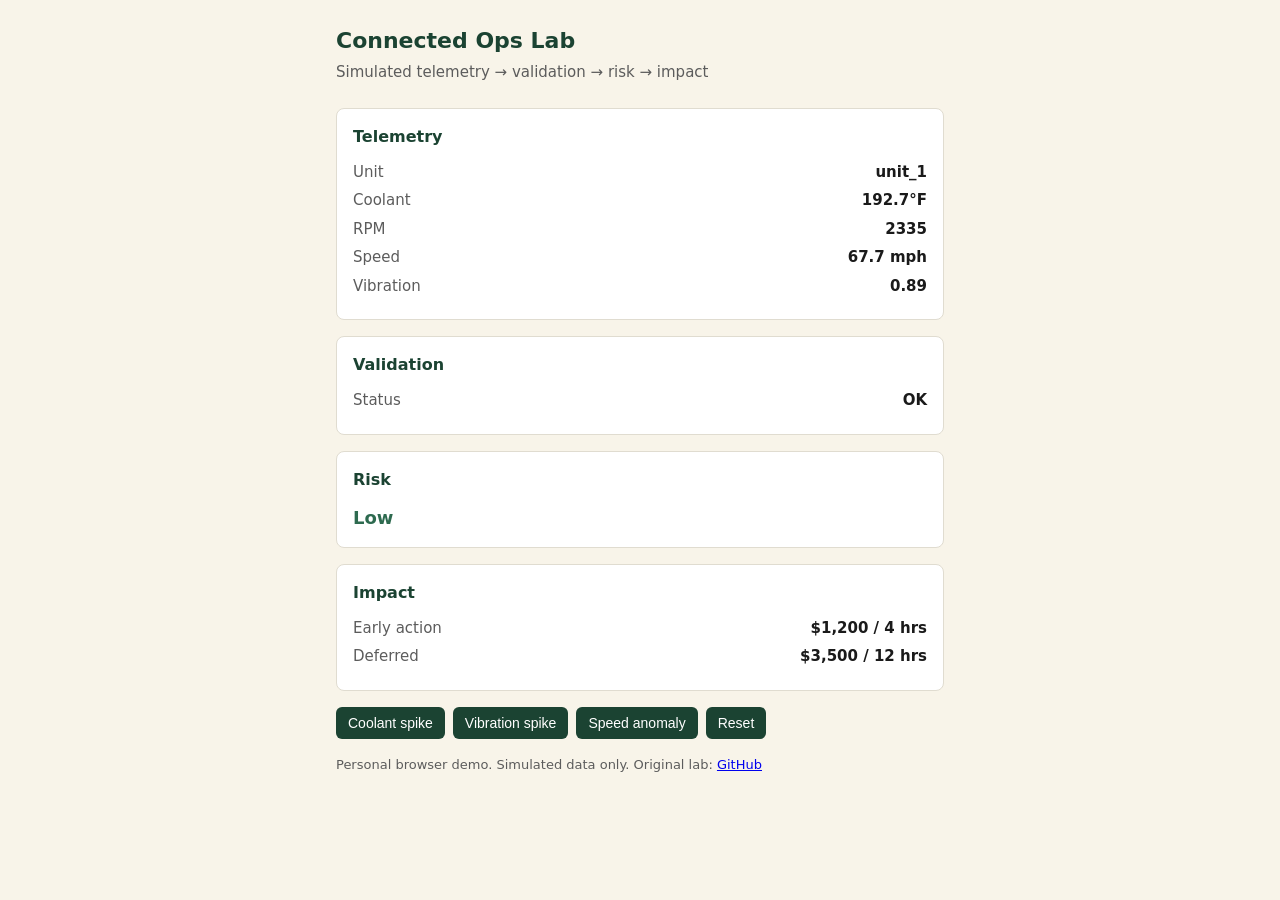
==== lab.html @ 20ea2c2c "Add initial lab.html for Connected Ops Lab" ====
<!DOCTYPE html>
<html lang="en">
<head>
<meta charset="UTF-8">
<meta name="viewport" content="width=device-width, initial-scale=1">
<title>Connected Ops Lab</title>
<style>
  :root {
    --green: #1B4332;
    --cream: #F8F4E9;
    --text: #1a1a1a;
    --muted: #5c5c5c;
    --border: #e0dcd0;
  }
  * { box-sizing: border-box; }
  body {
    margin: 0;
    font-family: system-ui, -apple-system, sans-serif;
    background: var(--cream);
    color: var(--text);
    line-height: 1.5;
  }
  .wrap { max-width: 640px; margin: 0 auto; padding: 24px 16px 48px; }
  h1 { font-size: 22px; margin: 0 0 4px; color: var(--green); }
  .sub { color: var(--muted); margin: 0 0 24px; font-size: 15px; }
  .card {
    background: white;
    border: 1px solid var(--border);
    border-radius: 8px;
    padding: 16px;
    margin-bottom: 16px;
  }
  .card h2 { font-size: 16px; margin: 0 0 12px; color: var(--green); }
  .row { display: flex; justify-content: space-between; margin: 6px 0; font-size: 15px; }
  .label { color: var(--muted); }
  .value { font-weight: 600; }
  .risk { font-size: 18px; font-weight: 700; }
  .risk.low { color: #2d6a4f; }
  .risk.med { color: #b08900; }
  .risk.high { color: #9b2226; }
  .buttons { display: flex; flex-wrap: wrap; gap: 8px; margin-top: 12px; }
  button {
    background: var(--green);
    color: white;
    border: none;
    border-radius: 6px;
    padding: 8px 12px;
    font-size: 14px;
    cursor: pointer;
  }
  button:active { opacity: 0.85; }
  .note { font-size: 13px; color: var(--muted); margin-top: 16px; }
</style>
</head>
<body>
<div class="wrap">
  <h1>Connected Ops Lab</h1>
  <p class="sub">Simulated telemetry → validation → risk → impact</p>

  <div class="card">
    <h2>Telemetry</h2>
    <div class="row"><span class="label">Unit</span><span class="value" id="unit">unit_1</span></div>
    <div class="row"><span class="label">Coolant</span><span class="value" id="coolant">—</span></div>
    <div class="row"><span class="label">RPM</span><span class="value" id="rpm">—</span></div>
    <div class="row"><span class="label">Speed</span><span class="value" id="speed">—</span></div>
    <div class="row"><span class="label">Vibration</span><span class="value" id="vib">—</span></div>
  </div>

  <div class="card">
    <h2>Validation</h2>
    <div class="row"><span class="label">Status</span><span class="value" id="validation">—</span></div>
  </div>

  <div class="card">
    <h2>Risk</h2>
    <div class="risk" id="risk">—</div>
  </div>

  <div class="card">
    <h2>Impact</h2>
    <div class="row"><span class="label">Early action</span><span class="value" id="early">—</span></div>
    <div class="row"><span class="label">Deferred</span><span class="value" id="deferred">—</span></div>
  </div>

  <div class="buttons">
    <button onclick="anomaly('coolant')">Coolant spike</button>
    <button onclick="anomaly('vib')">Vibration spike</button>
    <button onclick="anomaly('speed')">Speed anomaly</button>
    <button onclick="reset()">Reset</button>
  </div>

  <p class="note">Personal browser demo. Simulated data only. Original lab: <a href="https://github.com/sjr9d2cxnp-beep/connected-ops-lab">GitHub</a></p>
</div>

<script>
let state = { coolant: 192, rpm: 2350, speed: 68, vib: 0.9, anomaly: null };

function update() {
  if (!state.anomaly) {
    state.coolant += (Math.random() - 0.5) * 1.5;
    state.rpm += (Math.random() - 0.5) * 40;
    state.speed += (Math.random() - 0.5) * 0.8;
    state.vib += (Math.random() - 0.5) * 0.08;
    state.coolant = Math.max(185, Math.min(205, state.coolant));
    state.rpm = Math.max(2000, Math.min(2700, state.rpm));
    state.speed = Math.max(60, Math.min(75, state.speed));
    state.vib = Math.max(0.4, Math.min(1.6, state.vib));
  }

  document.getElementById('coolant').textContent = state.coolant.toFixed(1) + '°F';
  document.getElementById('rpm').textContent = Math.round(state.rpm);
  document.getElementById('speed').textContent = state.speed.toFixed(1) + ' mph';
  document.getElementById('vib').textContent = state.vib.toFixed(2);

  let valid = 'OK';
  if (state.coolant > 220 || state.vib > 2.5 || state.speed > 80) valid = 'Out of range';
  document.getElementById('validation').textContent = valid;

  let risk = 'Low';
  let riskClass = 'low';
  if (state.coolant > 210 || state.vib > 2.0 || state.speed > 78) { risk = 'Medium'; riskClass = 'med'; }
  if (state.coolant > 225 || state.vib > 2.6 || state.speed > 82) { risk = 'High'; riskClass = 'high'; }
  const riskEl = document.getElementById('risk');
  riskEl.textContent = risk;
  riskEl.className = 'risk ' + riskClass;

  let early = '$1,200 / 4 hrs';
  let deferred = '$3,500 / 12 hrs';
  if (state.anomaly === 'vib') { early = '$900 / 3 hrs'; deferred = '$2,800 / 10 hrs'; }
  if (state.anomaly === 'speed') { early = '$150 / 0.5 hrs'; deferred = '$1,500 / 4 hrs'; }
  document.getElementById('early').textContent = early;
  document.getElementById('deferred').textContent = deferred;
}

function anomaly(type) {
  state.anomaly = type;
  if (type === 'coolant') state.coolant = 235;
  if (type === 'vib') state.vib = 3.1;
  if (type === 'speed') state.speed = 84;
  update();
  setTimeout(() => { state.anomaly = null; }, 8000);
}

function reset() {
  state = { coolant: 192, rpm: 2350, speed: 68, vib: 0.9, anomaly: null };
  update();
}

setInterval(update, 1500);
update();
</script>
</body>
</html>
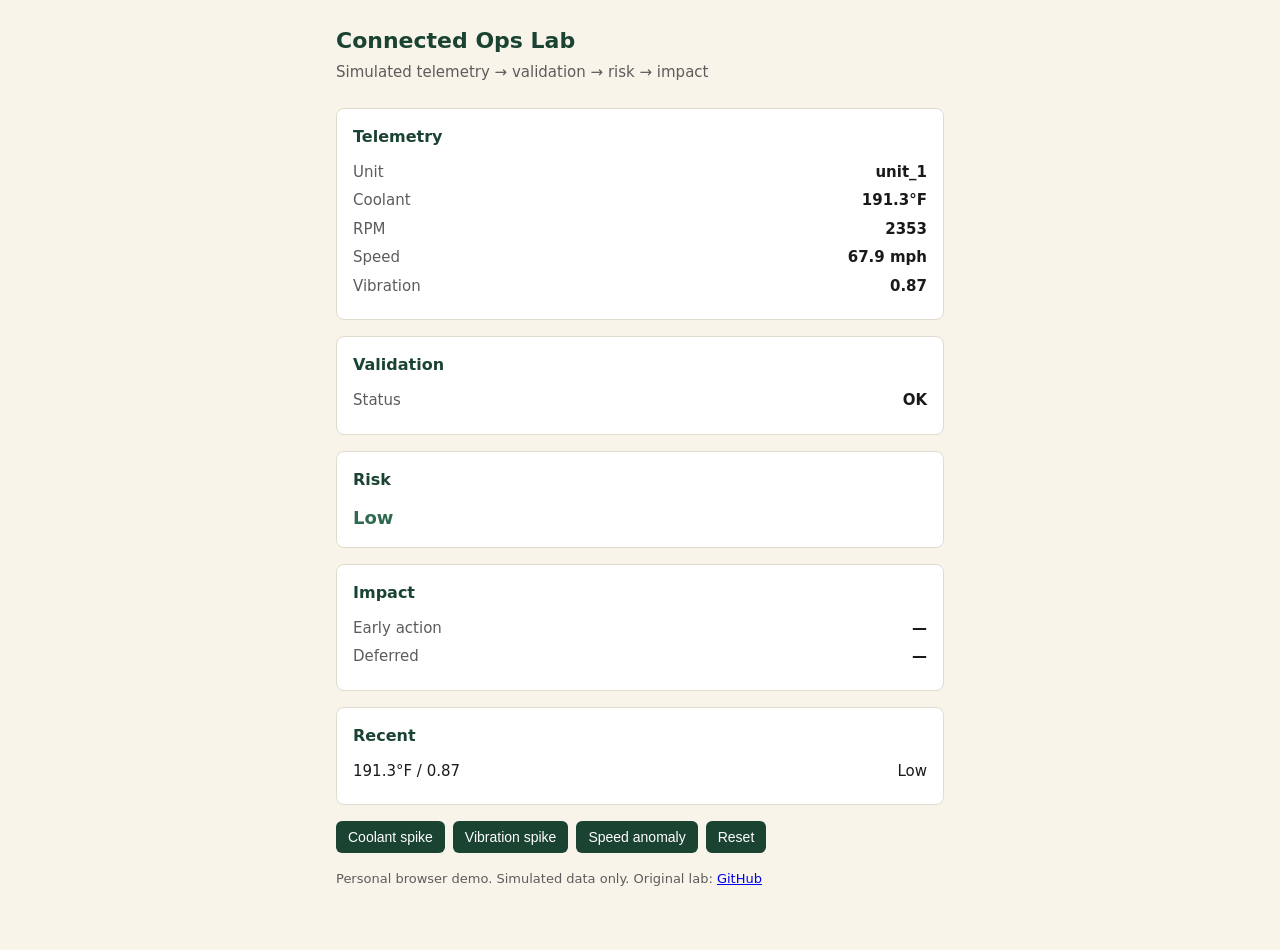
==== commit de08f17d: "Enhance lab.html with history tracking and risk updates Added a card for recent history and updated " ====
--- a/lab.html
+++ b/lab.html
@@ -82,6 +82,11 @@
     <div class="row"><span class="label">Deferred</span><span class="value" id="deferred">—</span></div>
   </div>
 
+  <div class="card">
+    <h2>Recent</h2>
+    <div id="history"></div>
+  </div>
+
   <div class="buttons">
     <button onclick="anomaly('coolant')">Coolant spike</button>
     <button onclick="anomaly('vib')">Vibration spike</button>
@@ -94,6 +99,13 @@
 
 <script>
 let state = { coolant: 192, rpm: 2350, speed: 68, vib: 0.9, anomaly: null };
+let history = [];
+
+function getRisk() {
+  if (state.coolant > 225 || state.vib > 2.6 || state.speed > 82) return { label: 'High', cls: 'high' };
+  if (state.coolant > 210 || state.vib > 2.0 || state.speed > 78) return { label: 'Medium', cls: 'med' };
+  return { label: 'Low', cls: 'low' };
+}
 
 function update() {
   if (!state.anomaly) {
@@ -107,6 +119,13 @@
     state.vib = Math.max(0.4, Math.min(1.6, state.vib));
   }
 
+  history.push({
+    coolant: state.coolant.toFixed(1),
+    vib: state.vib.toFixed(2),
+    risk: getRisk()
+  });
+  if (history.length > 10) history.shift();
+
   document.getElementById('coolant').textContent = state.coolant.toFixed(1) + '°F';
   document.getElementById('rpm').textContent = Math.round(state.rpm);
   document.getElementById('speed').textContent = state.speed.toFixed(1) + ' mph';
@@ -116,20 +135,30 @@
   if (state.coolant > 220 || state.vib > 2.5 || state.speed > 80) valid = 'Out of range';
   document.getElementById('validation').textContent = valid;
 
-  let risk = 'Low';
-  let riskClass = 'low';
-  if (state.coolant > 210 || state.vib > 2.0 || state.speed > 78) { risk = 'Medium'; riskClass = 'med'; }
-  if (state.coolant > 225 || state.vib > 2.6 || state.speed > 82) { risk = 'High'; riskClass = 'high'; }
   const riskEl = document.getElementById('risk');
-  riskEl.textContent = risk;
-  riskEl.className = 'risk ' + riskClass;
+  const risk = getRisk();
+  riskEl.textContent = risk.label;
+  riskEl.className = 'risk ' + risk.cls;
 
-  let early = '$1,200 / 4 hrs';
-  let deferred = '$3,500 / 12 hrs';
-  if (state.anomaly === 'vib') { early = '$900 / 3 hrs'; deferred = '$2,800 / 10 hrs'; }
-  if (state.anomaly === 'speed') { early = '$150 / 0.5 hrs'; deferred = '$1,500 / 4 hrs'; }
+  let early = '—';
+  let deferred = '—';
+  if (state.anomaly === 'coolant') {
+    early = '$1,200 / 4 hrs';
+    deferred = '$3,500 / 12 hrs';
+  } else if (state.anomaly === 'vib') {
+    early = '$900 / 3 hrs';
+    deferred = '$2,800 / 10 hrs';
+  } else if (state.anomaly === 'speed') {
+    early = '$150 / 0.5 hrs';
+    deferred = '$1,500 / 4 hrs';
+  }
   document.getElementById('early').textContent = early;
   document.getElementById('deferred').textContent = deferred;
+
+  const list = document.getElementById('history');
+  list.innerHTML = history.slice().reverse().map(h =>
+    `<div class="row"><span>${h.coolant}°F / ${h.vib}</span><span>${h.risk.label}</span></div>`
+  ).join('');
 }
 
 function anomaly(type) {
@@ -143,6 +172,7 @@
 
 function reset() {
   state = { coolant: 192, rpm: 2350, speed: 68, vib: 0.9, anomaly: null };
+  history = [];
   update();
 }
 
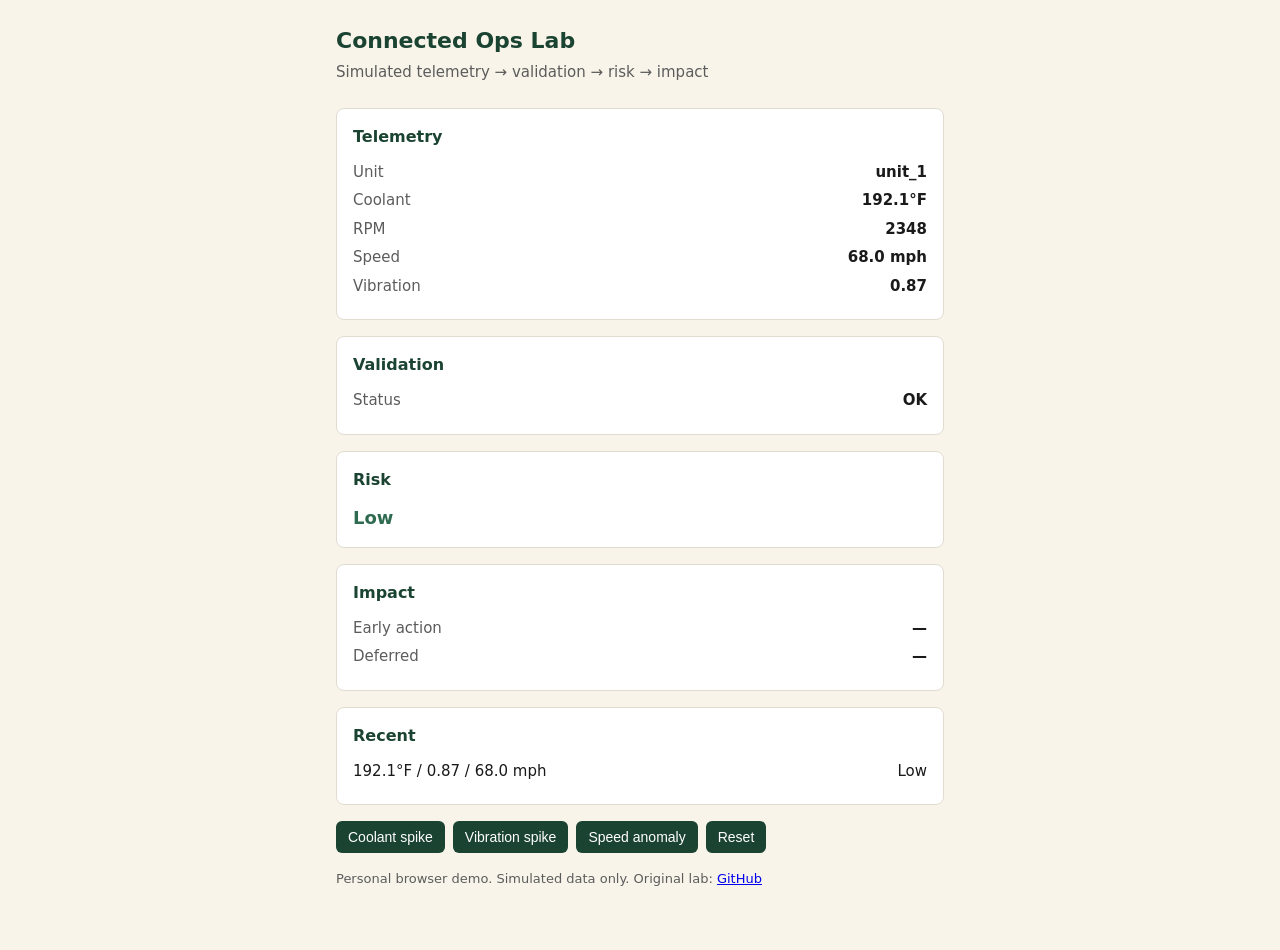
==== commit 2c965fe0: "Add speed to history and update display format" ====
--- a/lab.html
+++ b/lab.html
@@ -122,6 +122,7 @@
   history.push({
     coolant: state.coolant.toFixed(1),
     vib: state.vib.toFixed(2),
+    speed: state.speed.toFixed(1),
     risk: getRisk()
   });
   if (history.length > 10) history.shift();
@@ -157,7 +158,7 @@
 
   const list = document.getElementById('history');
   list.innerHTML = history.slice().reverse().map(h =>
-    `<div class="row"><span>${h.coolant}°F / ${h.vib}</span><span>${h.risk.label}</span></div>`
+    `<div class="row"><span>${h.coolant}°F / ${h.vib} / ${h.speed} mph</span><span>${h.risk.label}</span></div>`
   ).join('');
 }
 
